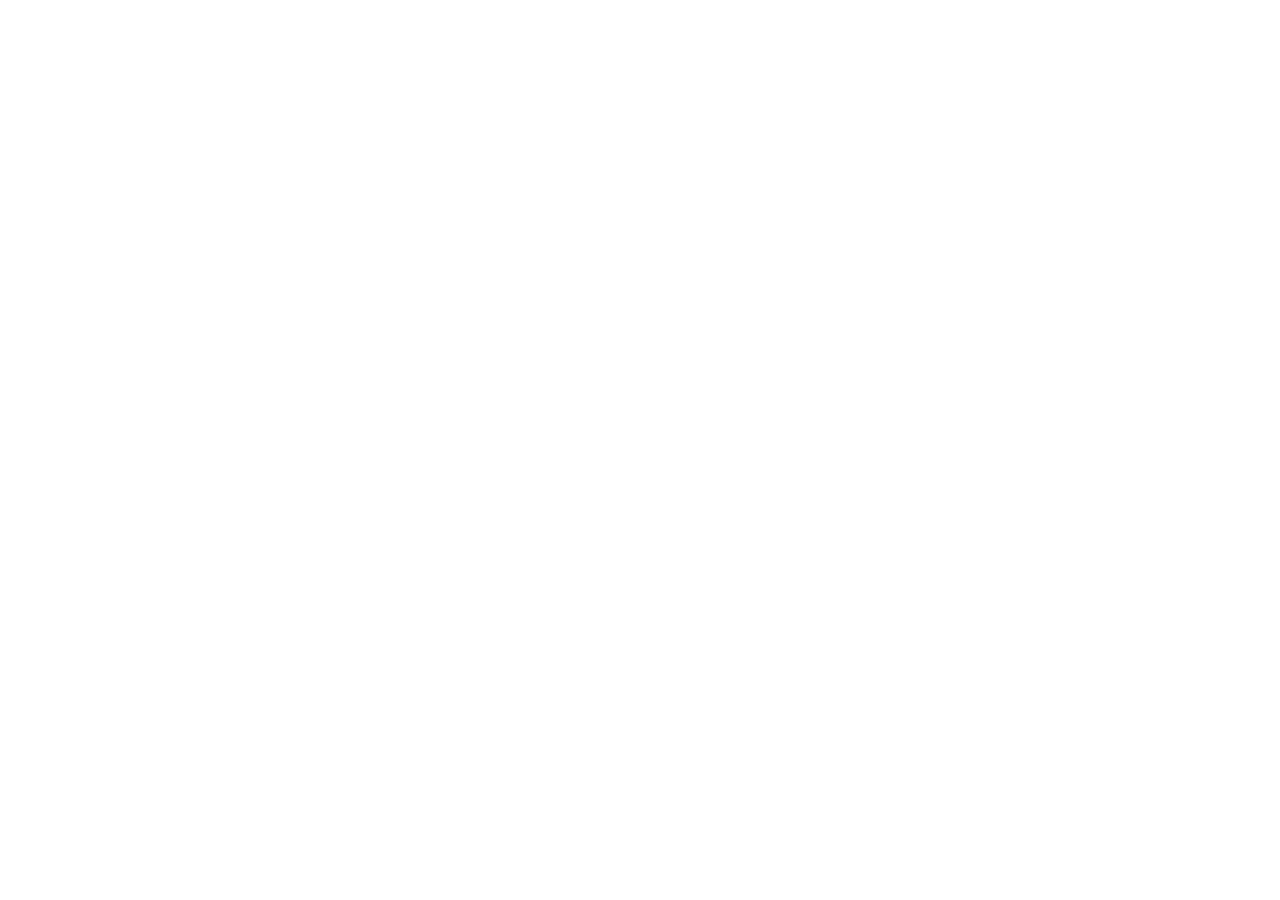
==== index.html @ 679a433a "JavaScript practice" ====
<!DOCTYPE html>
<html lang="en">
<head>
    <meta charset="UTF-8">
    <meta name="viewport" content="width=device-width, initial-scale=1.0">
    <title>JavaScript</title>
</head>
<body>
    <script src="index.js"></script>
</body>
</html>
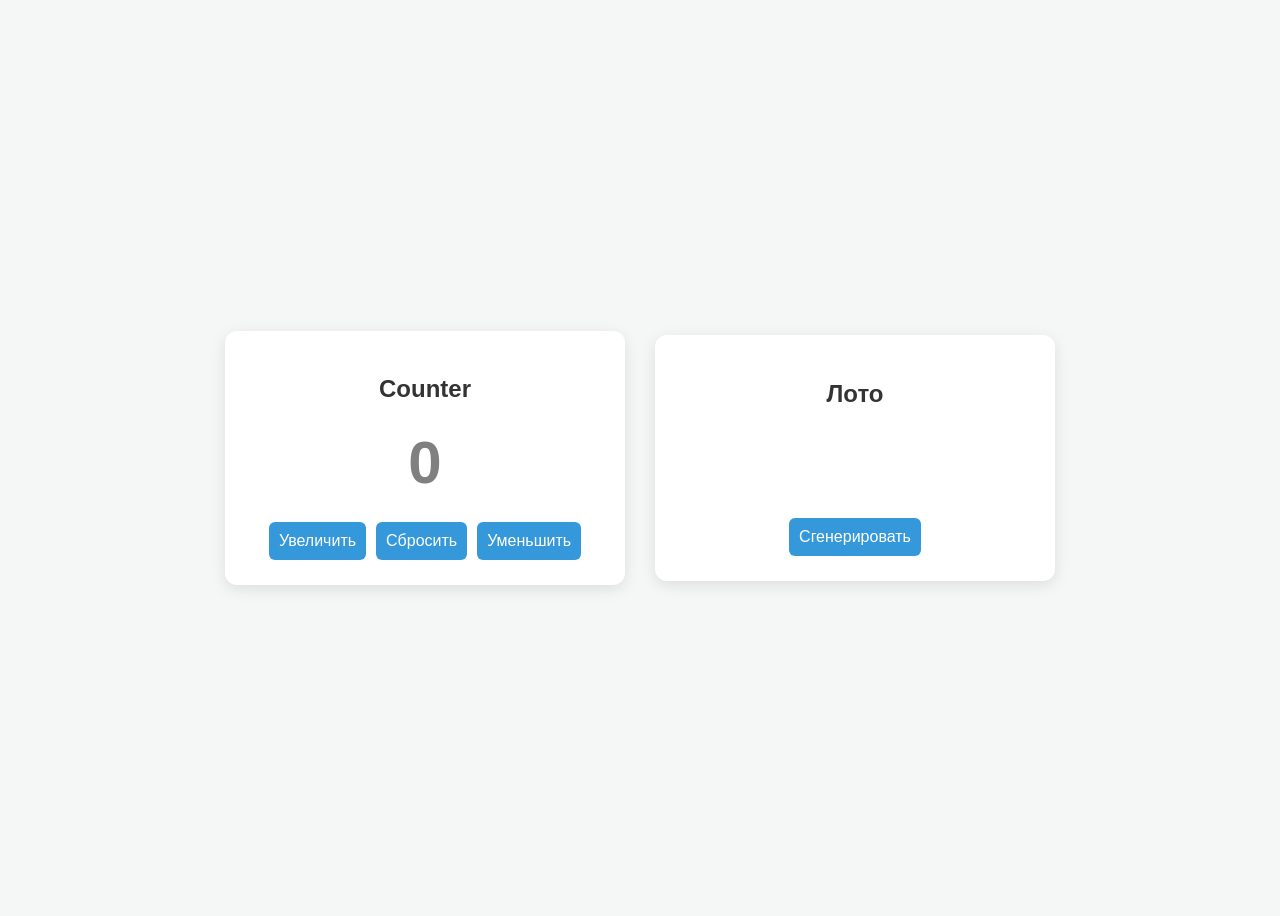
==== commit ff266c6d: "Add Counter and Lotto applications" ====
--- a/index.html
+++ b/index.html
@@ -3,9 +3,35 @@
 <head>
     <meta charset="UTF-8">
     <meta name="viewport" content="width=device-width, initial-scale=1.0">
-    <title>JavaScript</title>
+    <title>Counter и Лото</title>
+    <link rel="stylesheet" href="style.css">
 </head>
+
 <body>
+
+    <div class="card">
+        <h2>Counter</h2>
+
+        <div class="counter" id="counter">0</div>
+
+        <div class="buttons">
+            <button id="increase-btn">Увеличить</button>
+            <button id="reset-btn">Сбросить</button>
+            <button id="decrease-btn">Уменьшить</button>
+        </div>
+    </div>
+
+
+    <div class="card">
+        <h2>Лото</h2>
+
+        <div class="numbers" id="numbers"></div>
+
+        <button id="generate-btn">Сгенерировать</button>
+    </div>
+
+
     <script src="index.js"></script>
+
 </body>
 </html>
--- a/style.css
+++ b/style.css
@@ -0,0 +1,98 @@
+body {
+    font-family: Arial, sans-serif;
+    background-color: #f4f7f6;
+
+    display: flex;
+    justify-content: center;
+    align-items: center;
+
+    gap: 30px;
+
+    min-height: 100vh;
+}
+
+
+.card {
+    background: white;
+    padding: 25px;
+    border-radius: 12px;
+
+    box-shadow: 0 4px 15px rgba(0,0,0,0.1);
+
+    width: 350px;
+
+    text-align: center;
+}
+
+
+h2 {
+    color: #333;
+}
+
+
+.counter {
+    font-size: 60px;
+    font-weight: bold;
+
+    color: gray;
+
+    margin: 25px;
+}
+
+
+.buttons {
+    display: flex;
+    gap: 10px;
+    justify-content: center;
+}
+
+
+button {
+    padding: 10px;
+
+    border: none;
+    border-radius: 6px;
+
+    font-size: 1rem;
+
+    background-color: #3498db;
+    color: white;
+
+    cursor: pointer;
+}
+
+
+button:hover {
+    background-color: #2980b9;
+}
+
+
+.numbers {
+    display: flex;
+    justify-content: center;
+    gap: 10px;
+
+    flex-wrap: wrap;
+
+    min-height: 60px;
+
+    margin: 25px 0;
+}
+
+
+.circle {
+    width: 55px;
+    height: 55px;
+
+    border-radius: 50%;
+
+    background-color: #3498db;
+    color: white;
+
+    display: flex;
+    justify-content: center;
+    align-items: center;
+
+    font-size: 18px;
+    font-weight: bold;
+}
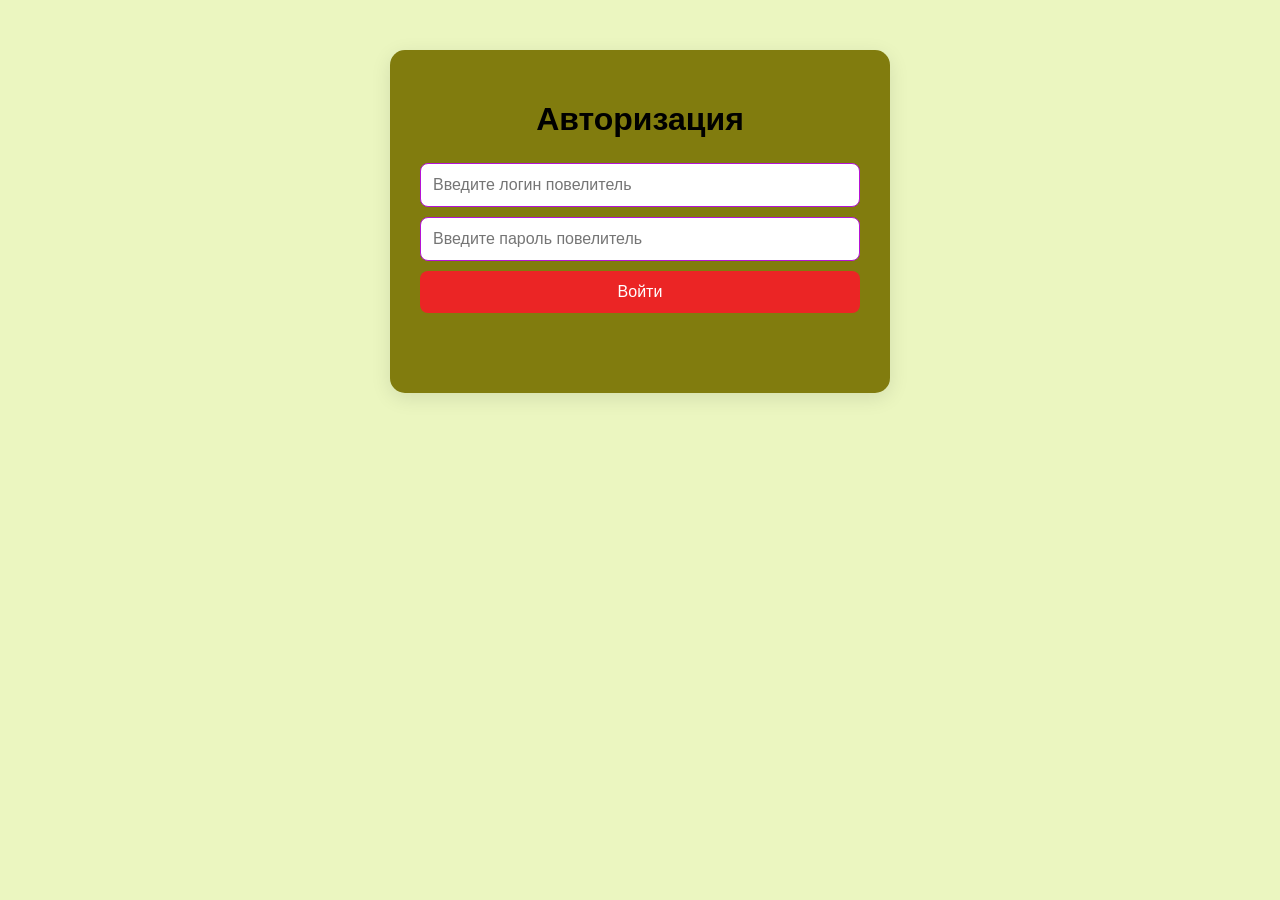
==== commit a07f1391: "Add my project" ====
--- a/index.html
+++ b/index.html
@@ -3,35 +3,35 @@
 <head>
     <meta charset="UTF-8">
     <meta name="viewport" content="width=device-width, initial-scale=1.0">
-    <title>Counter и Лото</title>
-    <link rel="stylesheet" href="style.css">
+    <title>Авторизация</title>
+    <link rel="stylesheet" href="index.css">
 </head>
-
 <body>
 
-    <div class="card">
-        <h2>Counter</h2>
+    <div class="container">
+        <h1>Авторизация</h1>
 
-        <div class="counter" id="counter">0</div>
+        <div class="form">
+            <input 
+                id="loginInput"
+                type="text"
+                placeholder="Введите логин повелитель"
+            >
 
-        <div class="buttons">
-            <button id="increase-btn">Увеличить</button>
-            <button id="reset-btn">Сбросить</button>
-            <button id="decrease-btn">Уменьшить</button>
+            <input 
+                id="passwordInput"
+                type="password"
+                placeholder="Введите пароль повелитель"
+            >
+
+            <button id="loginButton">
+                Войти
+            </button>
         </div>
+
+        <div id="message"></div>
     </div>
 
-
-    <div class="card">
-        <h2>Лото</h2>
-
-        <div class="numbers" id="numbers"></div>
-
-        <button id="generate-btn">Сгенерировать</button>
-    </div>
-
-
     <script src="index.js"></script>
-
 </body>
 </html>
--- a/index.css
+++ b/index.css
@@ -0,0 +1,58 @@
+*{
+    box-sizing: border-box;
+}
+
+body{
+    margin: 0;
+    font-family: Arial, sans-serif;
+    background: #b9e11b46;
+}
+
+.container{
+    width: 500px;
+    max-width: 90%;
+    margin: 50px auto;
+    padding: 30px;
+    background: rgb(129, 124, 14);
+    border-radius: 15px;
+    box-shadow: 0 5px 20px rgba(0, 0, 0, 0.1);
+}
+
+h1{
+    text-align: center;
+    margin-bottom: 25px;
+}
+
+.form{
+    display: flex;
+    flex-direction: column;
+    gap: 10px;
+}
+
+.form input{
+    padding: 12px;
+    border: 1px solid #b413d4;
+    border-radius: 8px;
+    font-size: 16px;
+}
+
+button{
+    border: none;
+    padding: 12px 15px;
+    border-radius: 8px;
+    cursor: pointer;
+    font-size: 16px;
+}
+
+#loginButton{
+    background: #eb2525;
+    color: white;
+}
+
+#message{
+    margin-top: 20px;
+    padding: 15px;
+    text-align: center;
+    border-radius: 8px;
+    font-size: 17px;
+}
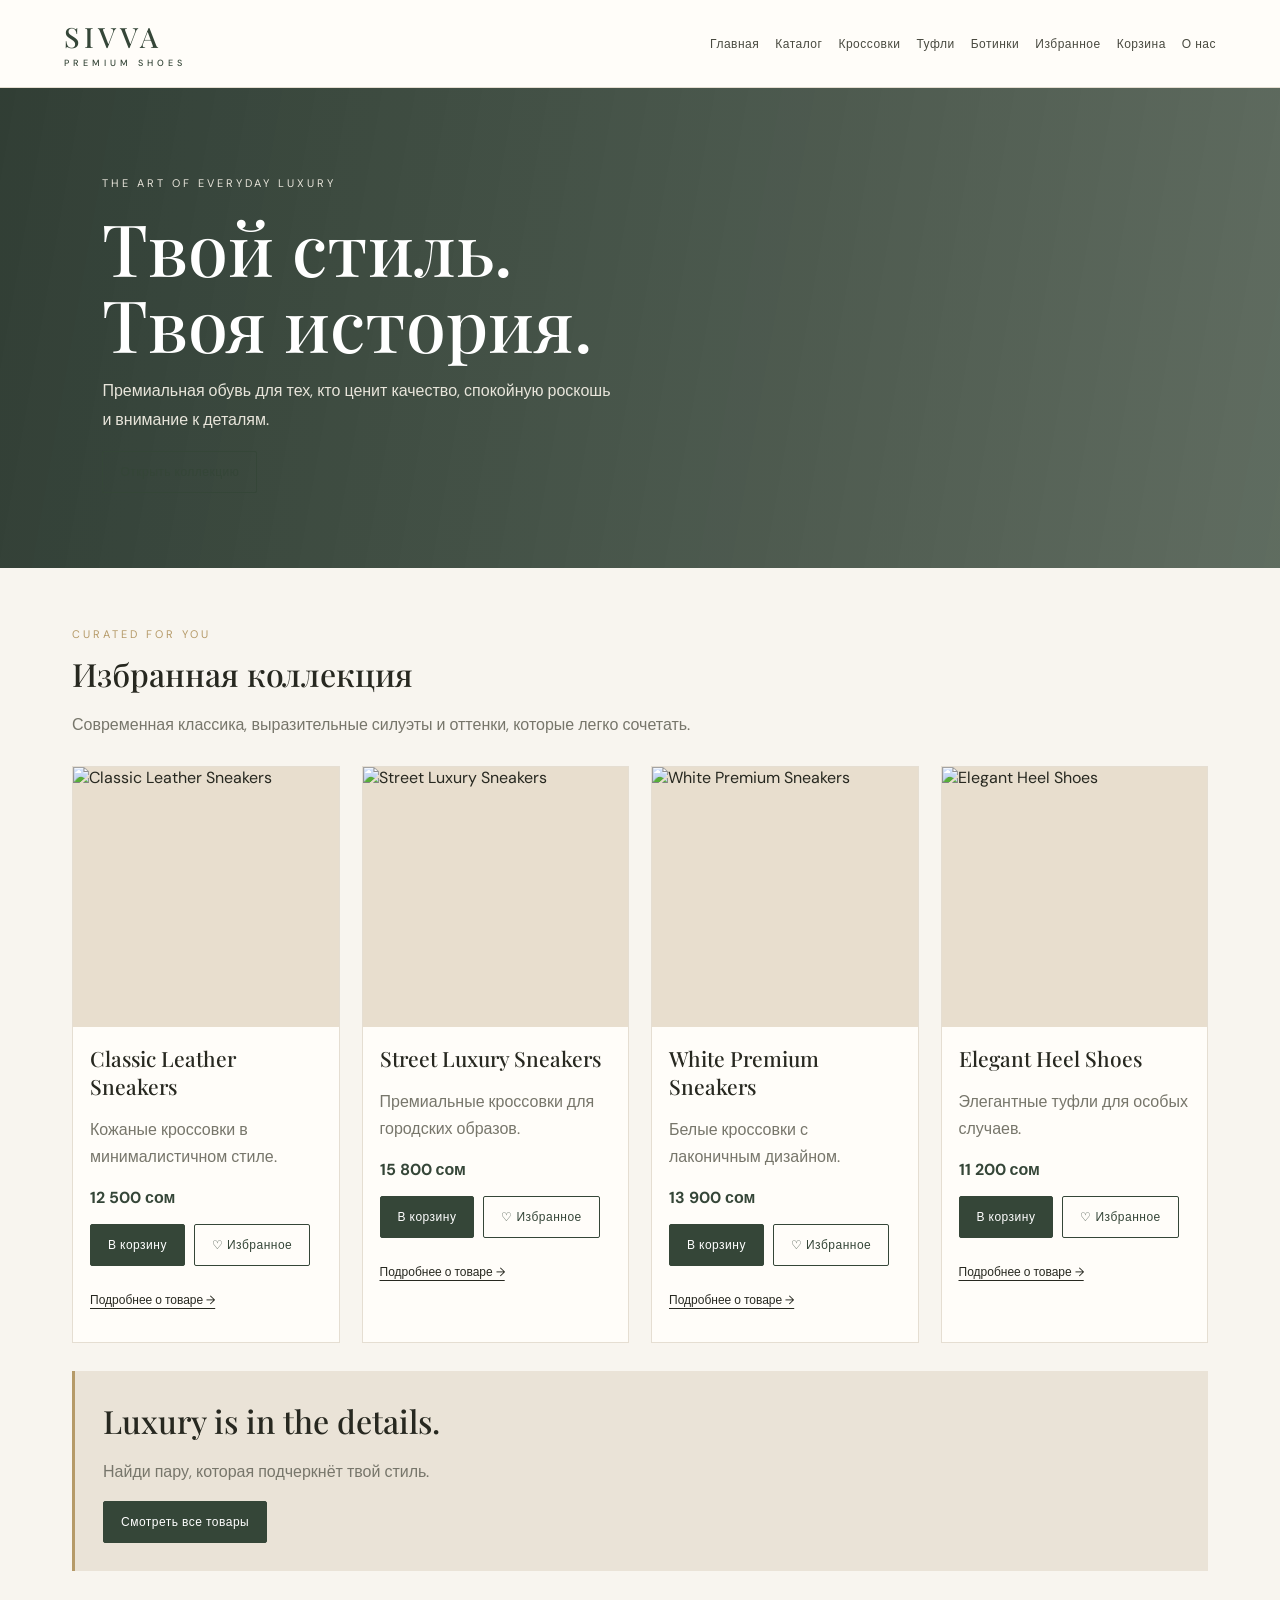
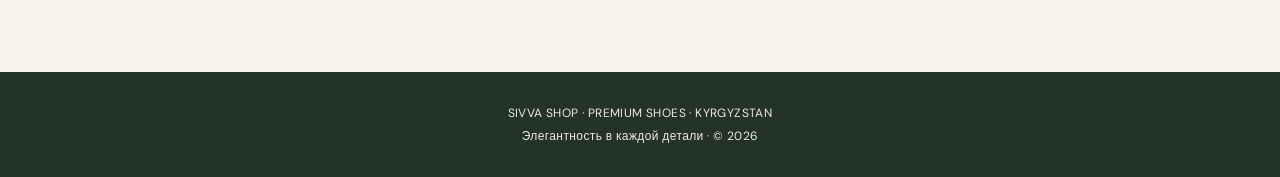
==== commit 7f6ebbe5: "Add files via upload" ====
--- a/index.html
+++ b/index.html
@@ -1,37 +1,68 @@
+
 <!DOCTYPE html>
-<html lang="en">
+<html lang="ru">
 <head>
-    <meta charset="UTF-8">
-    <meta name="viewport" content="width=device-width, initial-scale=1.0">
-    <title>Авторизация</title>
-    <link rel="stylesheet" href="index.css">
+  <meta charset="UTF-8">
+  <meta name="viewport" content="width=device-width, initial-scale=1.0">
+  <title>SIVVA SHOP | Premium Shoes</title>
+  <link rel="stylesheet" href="style.css">
 </head>
-<body>
+<body data-page="home">
 
-    <div class="container">
-        <h1>Авторизация</h1>
+<header>
+  <a class="logo" href="index.html">SIVVA
+    <small>PREMIUM SHOES</small>
+  </a>
+  <nav>
+    <a href="index.html">Главная</a>
+    <a href="catalog.html">Каталог</a>
+    <a href="sneakers.html">Кроссовки</a>
+    <a href="heels.html">Туфли</a>
+    <a href="boots.html">Ботинки</a>
+    <a href="favorites.html">Избранное</a>
+    <a href="cart.html">Корзина</a>
+    <a href="about.html">О нас</a>
+  </nav>
+</header>
 
-        <div class="form">
-            <input 
-                id="loginInput"
-                type="text"
-                placeholder="Введите логин повелитель"
-            >
+<section class="hero">
+  <div class="hero-content">
+    <p class="eyebrow">The art of everyday luxury</p>
+    <h1>Твой стиль.<br>Твоя история.</h1>
+    <p>
+      Премиальная обувь для тех, кто ценит качество,
+      спокойную роскошь и внимание к деталям.
+    </p>
+    <a class="button button-light" href="catalog.html">
+      Открыть коллекцию
+    </a>
+  </div>
+</section>
 
-            <input 
-                id="passwordInput"
-                type="password"
-                placeholder="Введите пароль повелитель"
-            >
+<section class="section">
+  <p class="eyebrow">Curated for you</p>
+  <h2>Избранная коллекция</h2>
+  <p class="muted section-intro">
+    Современная классика, выразительные силуэты
+    и оттенки, которые легко сочетать.
+  </p>
 
-            <button id="loginButton">
-                Войти
-            </button>
-        </div>
+  <div id="productList" class="grid"></div>
 
-        <div id="message"></div>
-    </div>
+  <div class="banner">
+    <h2>Luxury is in the details.</h2>
+    <p class="muted">Найди пару, которая подчеркнёт твой стиль.</p>
+    <a class="button" href="catalog.html">
+      Смотреть все товары
+    </a>
+  </div>
+</section>
 
-    <script src="index.js"></script>
+<footer>
+  SIVVA SHOP · PREMIUM SHOES · KYRGYZSTAN<br>
+  Элегантность в каждой детали · © 2026
+</footer>
+
+<script src="script.js"></script>
 </body>
-</html>+</html>
--- a/style.css
+++ b/style.css
@@ -0,0 +1,288 @@
+
+@import url('https://fonts.googleapis.com/css2?family=DM+Sans:wght@400;500;600;700&family=Playfair+Display:wght@400;500;600;700&display=swap');
+
+:root {
+  --cream: #f8f5ef;
+  --white: #fffdf9;
+  --beige: #e8dece;
+  --olive: #354638;
+  --dark-green: #243329;
+  --gold: #b59a68;
+  --text: #272820;
+  --muted: #77766b;
+  --line: #e5ded2;
+}
+
+* {
+  box-sizing: border-box;
+}
+
+body {
+  margin: 0;
+  background: var(--cream);
+  color: var(--text);
+  font-family: 'DM Sans', Arial, sans-serif;
+}
+
+h1, h2, h3, .logo {
+  font-family: 'Playfair Display', Georgia, serif;
+  font-weight: 500;
+}
+
+a {
+  color: inherit;
+}
+
+header {
+  background: var(--white);
+  border-bottom: 1px solid var(--line);
+  padding: 18px 5%;
+  display: flex;
+  align-items: center;
+  justify-content: space-between;
+  gap: 20px;
+  flex-wrap: wrap;
+}
+
+.logo {
+  text-decoration: none;
+  font-size: 28px;
+  letter-spacing: 4px;
+  color: var(--olive);
+}
+
+.logo small {
+  display: block;
+  font-family: 'DM Sans', Arial, sans-serif;
+  font-size: 9px;
+  letter-spacing: 4px;
+  text-align: center;
+  margin-top: 2px;
+}
+
+nav {
+  display: flex;
+  gap: 16px;
+  flex-wrap: wrap;
+}
+
+nav a {
+  text-decoration: none;
+  color: #494a40;
+  font-size: 12px;
+  letter-spacing: .5px;
+}
+
+nav a:hover {
+  color: var(--gold);
+}
+
+.hero {
+  min-height: 440px;
+  padding: 75px 8%;
+  display: flex;
+  align-items: center;
+  background:
+    linear-gradient(100deg, rgba(36,51,41,.94), rgba(53,70,56,.78)),
+    url('images/hero.jpg') center/cover;
+  color: white;
+}
+
+.hero-content {
+  max-width: 650px;
+}
+
+.eyebrow {
+  text-transform: uppercase;
+  letter-spacing: 3px;
+  font-size: 11px;
+  color: #b59a68;
+}
+
+.hero h1 {
+  font-size: clamp(42px, 6vw, 72px);
+  line-height: 1.06;
+  margin: 15px 0;
+}
+
+.hero p {
+  max-width: 520px;
+  color: #e8e5db;
+  line-height: 1.8;
+}
+
+.button, button {
+  display: inline-block;
+  background: var(--olive);
+  color: white;
+  border: 1px solid var(--olive);
+  border-radius: 2px;
+  padding: 12px 17px;
+  cursor: pointer;
+  text-decoration: none;
+  font: 500 12px 'DM Sans', Arial, sans-serif;
+  letter-spacing: .5px;
+}
+
+.button:hover, button:hover {
+  background: var(--dark-green);
+}
+
+.button-light, .secondary {
+  background: transparent;
+  color: var(--olive);
+  border-color: var(--olive);
+}
+
+.button-light:hover, .secondary:hover {
+  background: var(--beige);
+}
+
+.section {
+  max-width: 1180px;
+  margin: auto;
+  padding: 48px 22px;
+}
+
+.section h1 {
+  font-size: clamp(32px, 4vw, 46px);
+  margin: 0 0 12px;
+}
+
+.section h2 {
+  font-size: 32px;
+  margin: 0 0 10px;
+}
+
+.muted {
+  color: var(--muted);
+  line-height: 1.7;
+}
+
+.section-intro {
+  max-width: 650px;
+  margin-bottom: 28px;
+}
+
+.grid {
+  display: grid;
+  grid-template-columns: repeat(
+    auto-fit, minmax(230px, 1fr)
+  );
+  gap: 22px;
+}
+
+.product-card {
+  background: var(--white);
+  border: 1px solid var(--line);
+}
+
+.product-card img {
+  display: block;
+  width: 100%;
+  height: 260px;
+  object-fit: cover;
+  background: var(--beige);
+}
+
+.product-info {
+  padding: 17px;
+}
+
+.product-info h3 {
+  font-size: 21px;
+  margin: 0 0 8px;
+}
+
+.price {
+  font-size: 16px;
+  font-weight: 700;
+  color: var(--olive);
+  margin: 12px 0 16px;
+}
+
+.product-info button {
+  margin: 0 5px 6px 0;
+}
+
+.product-info p a {
+  font-size: 12px;
+  text-underline-offset: 4px;
+}
+
+.banner {
+  background: #eae3d7;
+  padding: 28px;
+  margin: 28px 0;
+  border-left: 3px solid var(--gold);
+}
+
+.form-box {
+  max-width: 680px;
+  background: var(--white);
+  padding: 26px;
+  border: 1px solid var(--line);
+}
+
+input, textarea, select {
+  width: 100%;
+  padding: 12px;
+  border: 1px solid #d8d0c3;
+  border-radius: 2px;
+  margin: 7px 0 16px;
+  font: inherit;
+  background: #fffefa;
+}
+
+label {
+  font-size: 12px;
+  letter-spacing: .4px;
+  font-weight: 700;
+}
+
+.cart-row {
+  display: flex;
+  align-items: center;
+  justify-content: space-between;
+  gap: 15px;
+  padding: 16px 0;
+  border-bottom: 1px solid var(--line);
+  flex-wrap: wrap;
+}
+
+.notice {
+  padding: 15px;
+  background: #f1eadc;
+  border: 1px solid #dfd0b5;
+  line-height: 1.7;
+}
+
+footer {
+  background: var(--dark-green);
+  color: #eee8dc;
+  padding: 30px 5%;
+  text-align: center;
+  line-height: 1.9;
+  font-size: 12px;
+  letter-spacing: .4px;
+  margin-top: 25px;
+}
+
+@media (max-width: 700px) {
+  header {
+    align-items: flex-start;
+  }
+
+  nav {
+    gap: 11px;
+  }
+
+  .hero {
+    padding: 55px 23px;
+    min-height: 390px;
+  }
+
+  .product-card img {
+    height: 230px;
+  }
+}
